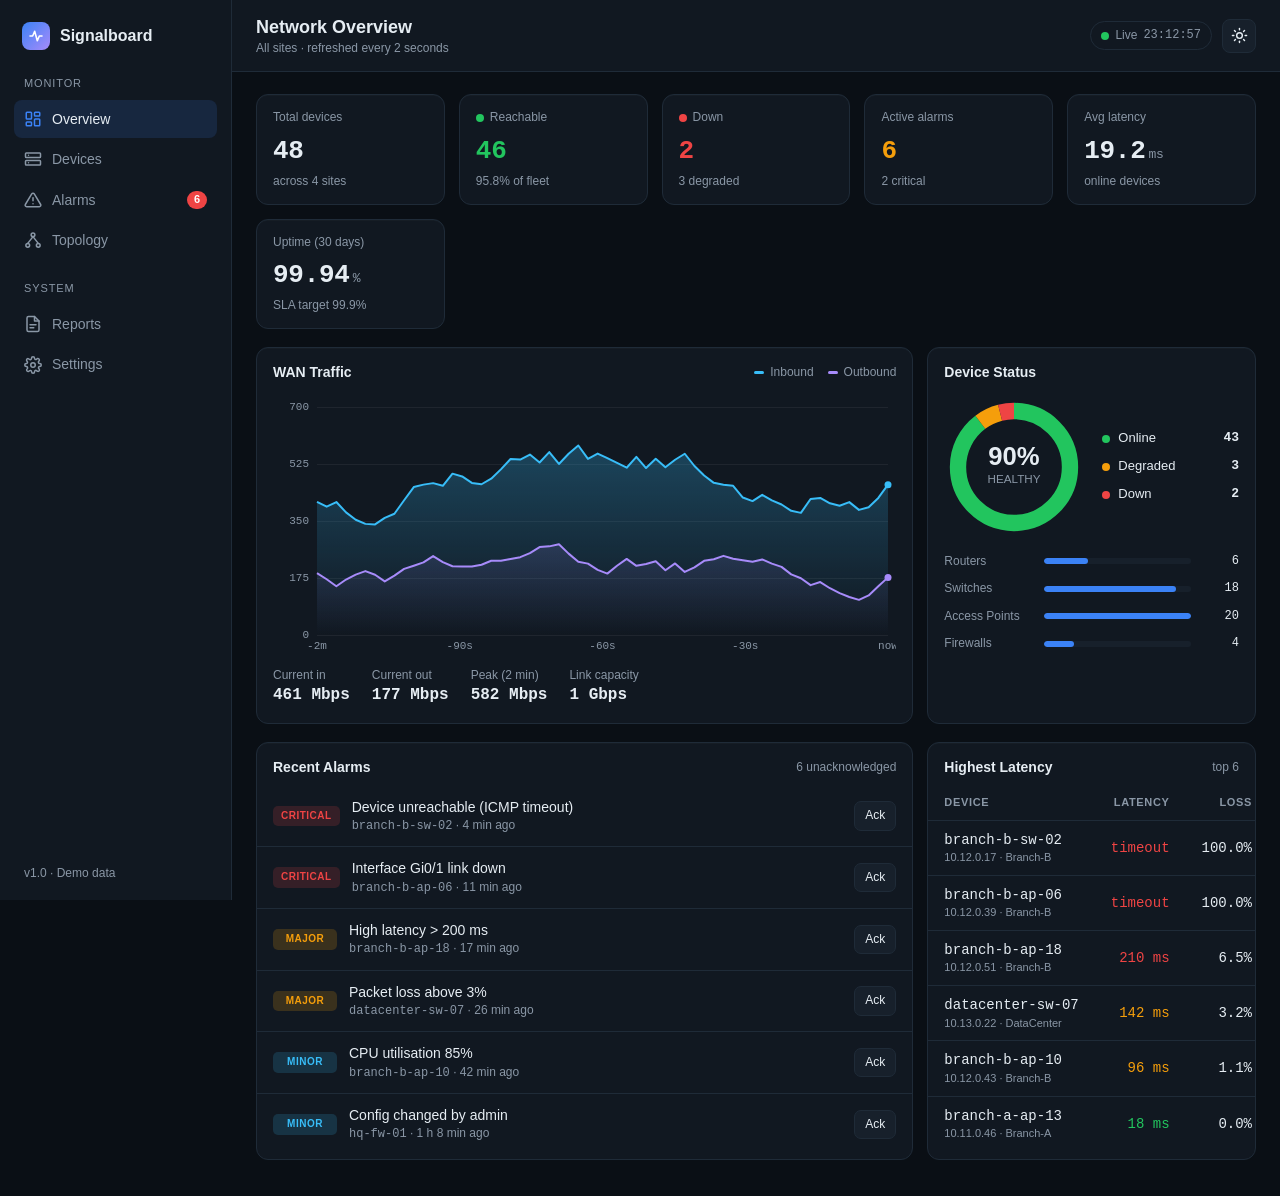
==== index.html @ 0ac1e482 "Add files via upload Add overview and devices pages" ====
<!DOCTYPE html>
<html lang="en" data-theme="dark">
<head>
<meta charset="UTF-8">
<meta name="viewport" content="width=device-width, initial-scale=1.0">
<title>Signalboard — NOC Dashboard</title>
<script>try{document.documentElement.setAttribute("data-theme",localStorage.getItem("sb-theme")||"dark")}catch(e){}</script>
<link rel="stylesheet" href="assets/css/style.css">
</head>
<body>
<div class="app">

  <!-- ========== SIDEBAR ========== -->
  <aside class="sidebar" id="sidebar">
    <div class="brand">
      <div class="brand-mark">
        <svg width="16" height="16" viewBox="0 0 24 24" fill="none" stroke="#fff" stroke-width="2.4" stroke-linecap="round" stroke-linejoin="round"><polyline points="3 12 7 12 10 5 14 19 17 12 21 12"/></svg>
      </div>
      Signalboard
    </div>

    <nav class="nav">
      <div class="nav-label">Monitor</div>
      <a href="index.html" class="active">
        <svg width="18" height="18" viewBox="0 0 24 24" fill="none" stroke="currentColor" stroke-width="2" stroke-linecap="round" stroke-linejoin="round"><rect x="3" y="3" width="7" height="9" rx="1"/><rect x="14" y="3" width="7" height="5" rx="1"/><rect x="14" y="12" width="7" height="9" rx="1"/><rect x="3" y="16" width="7" height="5" rx="1"/></svg>
        Overview
      </a>
      <a href="devices.html">
        <svg width="18" height="18" viewBox="0 0 24 24" fill="none" stroke="currentColor" stroke-width="2" stroke-linecap="round" stroke-linejoin="round"><rect x="2" y="4" width="20" height="6" rx="1"/><rect x="2" y="14" width="20" height="6" rx="1"/><line x1="6" y1="7" x2="6.01" y2="7"/><line x1="6" y1="17" x2="6.01" y2="17"/></svg>
        Devices
      </a>
      <a href="#">
        <svg width="18" height="18" viewBox="0 0 24 24" fill="none" stroke="currentColor" stroke-width="2" stroke-linecap="round" stroke-linejoin="round"><path d="M10.3 3.9 1.8 18a2 2 0 0 0 1.7 3h17a2 2 0 0 0 1.7-3L13.7 3.9a2 2 0 0 0-3.4 0z"/><line x1="12" y1="9" x2="12" y2="13"/><line x1="12" y1="17" x2="12.01" y2="17"/></svg>
        Alarms <span class="count" id="navAlarmCount">0</span>
      </a>
      <a href="#">
        <svg width="18" height="18" viewBox="0 0 24 24" fill="none" stroke="currentColor" stroke-width="2" stroke-linecap="round" stroke-linejoin="round"><circle cx="12" cy="5" r="2.5"/><circle cx="5" cy="19" r="2.5"/><circle cx="19" cy="19" r="2.5"/><line x1="12" y1="7.5" x2="5" y2="16.5"/><line x1="12" y1="7.5" x2="19" y2="16.5"/></svg>
        Topology
      </a>
    </nav>

    <nav class="nav">
      <div class="nav-label">System</div>
      <a href="#">
        <svg width="18" height="18" viewBox="0 0 24 24" fill="none" stroke="currentColor" stroke-width="2" stroke-linecap="round" stroke-linejoin="round"><path d="M14 2H6a2 2 0 0 0-2 2v16a2 2 0 0 0 2 2h12a2 2 0 0 0 2-2V8z"/><polyline points="14 2 14 8 20 8"/><line x1="8" y1="13" x2="16" y2="13"/><line x1="8" y1="17" x2="13" y2="17"/></svg>
        Reports
      </a>
      <a href="#">
        <svg width="18" height="18" viewBox="0 0 24 24" fill="none" stroke="currentColor" stroke-width="2" stroke-linecap="round" stroke-linejoin="round"><circle cx="12" cy="12" r="3"/><path d="M19.4 15a1.7 1.7 0 0 0 .3 1.8l.1.1a2 2 0 1 1-2.8 2.8l-.1-.1a1.7 1.7 0 0 0-1.8-.3 1.7 1.7 0 0 0-1 1.5V21a2 2 0 1 1-4 0v-.1a1.7 1.7 0 0 0-1.1-1.5 1.7 1.7 0 0 0-1.8.3l-.1.1a2 2 0 1 1-2.8-2.8l.1-.1a1.7 1.7 0 0 0 .3-1.8 1.7 1.7 0 0 0-1.5-1H3a2 2 0 1 1 0-4h.1a1.7 1.7 0 0 0 1.5-1.1 1.7 1.7 0 0 0-.3-1.8l-.1-.1a2 2 0 1 1 2.8-2.8l.1.1a1.7 1.7 0 0 0 1.8.3H9a1.7 1.7 0 0 0 1-1.5V3a2 2 0 1 1 4 0v.1a1.7 1.7 0 0 0 1 1.5 1.7 1.7 0 0 0 1.8-.3l.1-.1a2 2 0 1 1 2.8 2.8l-.1.1a1.7 1.7 0 0 0-.3 1.8V9a1.7 1.7 0 0 0 1.5 1H21a2 2 0 1 1 0 4h-.1a1.7 1.7 0 0 0-1.5 1z"/></svg>
        Settings
      </a>
    </nav>

    <div class="sidebar-foot">v1.0 · Demo data</div>
  </aside>
  <div class="scrim" id="scrim"></div>

  <!-- ========== MAIN ========== -->
  <div class="main">
    <header class="topbar">
      <button class="icon-btn menu-btn" id="menuBtn" aria-label="Open menu">
        <svg width="18" height="18" viewBox="0 0 24 24" fill="none" stroke="currentColor" stroke-width="2" stroke-linecap="round"><line x1="3" y1="6" x2="21" y2="6"/><line x1="3" y1="12" x2="21" y2="12"/><line x1="3" y1="18" x2="21" y2="18"/></svg>
      </button>
      <div>
        <h1>Network Overview</h1>
        <div class="sub">All sites · refreshed every 2 seconds</div>
      </div>
      <div class="topbar-right">
        <span class="live"><span class="dot"></span><span class="live-text">Live</span> <span class="mono" id="clock">--:--:--</span></span>
        <button class="icon-btn" id="themeBtn" aria-label="Toggle theme">
          <svg id="themeIcon" width="17" height="17" viewBox="0 0 24 24" fill="none" stroke="currentColor" stroke-width="2" stroke-linecap="round" stroke-linejoin="round"></svg>
        </button>
      </div>
    </header>

    <main class="content">

      <!-- KPI row -->
      <section class="kpis">
        <div class="card kpi">
          <div class="label">Total devices</div>
          <div class="value mono" id="kpiTotal">0</div>
          <div class="delta" id="kpiSites">across 0 sites</div>
        </div>
        <div class="card kpi ok">
          <div class="label"><span class="dot"></span> Reachable</div>
          <div class="value mono" id="kpiUp">0</div>
          <div class="delta" id="kpiUpPct">0% of fleet</div>
        </div>
        <div class="card kpi crit">
          <div class="label"><span class="dot" style="background:var(--crit)"></span> Down</div>
          <div class="value mono" id="kpiDown">0</div>
          <div class="delta" id="kpiWarn">0 degraded</div>
        </div>
        <div class="card kpi warn">
          <div class="label">Active alarms</div>
          <div class="value mono" id="kpiAlarms">0</div>
          <div class="delta" id="kpiCrit">0 critical</div>
        </div>
        <div class="card kpi">
          <div class="label">Avg latency</div>
          <div class="value mono" id="kpiLatency">0<small>ms</small></div>
          <div class="delta">online devices</div>
        </div>
        <div class="card kpi">
          <div class="label">Uptime (30 days)</div>
          <div class="value mono">99.94<small>%</small></div>
          <div class="delta">SLA target 99.9%</div>
        </div>
      </section>

      <!-- Traffic + status -->
      <section class="grid-2">
        <div class="card">
          <div class="card-head">
            <h2>WAN Traffic</h2>
            <div class="legend" style="margin-left:auto">
              <span><i style="background:var(--in)"></i>Inbound</span>
              <span><i style="background:var(--out)"></i>Outbound</span>
            </div>
          </div>
          <div class="card-body">
            <div class="chart-wrap"><canvas id="trafficChart"></canvas></div>
            <div class="traffic-stats">
              <div>Current in<b class="mono" id="tIn">0 Mbps</b></div>
              <div>Current out<b class="mono" id="tOut">0 Mbps</b></div>
              <div>Peak (2 min)<b class="mono" id="tPeak">0 Mbps</b></div>
              <div>Link capacity<b class="mono">1 Gbps</b></div>
            </div>
          </div>
        </div>

        <div class="card">
          <div class="card-head"><h2>Device Status</h2></div>
          <div class="card-body">
            <div class="donut-wrap">
              <svg class="donut" viewBox="0 0 120 120" id="donut"></svg>
              <ul class="status-list" id="statusList"></ul>
            </div>
            <div class="types" id="typeBars"></div>
          </div>
        </div>
      </section>

      <!-- Alarms + latency -->
      <section class="grid-2">
        <div class="card">
          <div class="card-head">
            <h2>Recent Alarms</h2>
            <span class="hint" id="alarmHint"></span>
          </div>
          <div class="card-body" style="padding:8px 0 4px">
            <ul class="alarm-list" id="alarmList"></ul>
          </div>
        </div>

        <div class="card">
          <div class="card-head">
            <h2>Highest Latency</h2>
            <span class="hint">top 6</span>
          </div>
          <div class="card-body table-scroll" style="padding:8px 0 4px">
            <table>
              <thead><tr><th>Device</th><th class="num">Latency</th><th class="num">Loss</th></tr></thead>
              <tbody id="latencyTable"></tbody>
            </table>
          </div>
        </div>
      </section>

    </main>
  </div>
</div>

<script src="assets/js/data.js"></script>
<script src="assets/js/app.js"></script>
<script src="assets/js/overview.js"></script>
</body>
</html>
---- assets/css/style.css ----
/* =========================================================
   Signalboard NOC Dashboard — shared stylesheet
   Colors are defined once as CSS variables per theme.
   ========================================================= */

/* ---------- Theme tokens ---------- */
:root[data-theme="dark"] {
  --bg: #0a0f15;
  --panel: #111821;
  --panel-2: #17202b;
  --border: #1f2b38;
  --text: #e6edf3;
  --muted: #8a97a6;
  --accent: #3b82f6;
  --ok: #22c55e;
  --warn: #f59e0b;
  --crit: #ef4444;
  --in: #38bdf8;
  --out: #a78bfa;
  --grid: rgba(255,255,255,0.06);
  --shadow: 0 1px 0 rgba(255,255,255,0.02) inset;
  --overlay: rgba(0,0,0,0.5);
}
:root[data-theme="light"] {
  --bg: #f3f5f8;
  --panel: #ffffff;
  --panel-2: #f6f8fb;
  --border: #e1e6ed;
  --text: #17202b;
  --muted: #5f6b7a;
  --accent: #2563eb;
  --ok: #16a34a;
  --warn: #d97706;
  --crit: #dc2626;
  --in: #0284c7;
  --out: #7c3aed;
  --grid: rgba(0,0,0,0.07);
  --shadow: 0 1px 2px rgba(16,24,40,0.05);
  --overlay: rgba(15,23,42,0.35);
}

/* ---------- Base ---------- */
* { box-sizing: border-box; margin: 0; padding: 0; }
html, body { height: 100%; }
body {
  font-family: -apple-system, BlinkMacSystemFont, "Segoe UI", Roboto, "Helvetica Neue", Arial, sans-serif;
  background: var(--bg);
  color: var(--text);
  font-size: 14px;
  line-height: 1.45;
  -webkit-font-smoothing: antialiased;
}
.mono { font-family: ui-monospace, "SF Mono", Menlo, Consolas, monospace; font-variant-numeric: tabular-nums; }
.muted { color: var(--muted); }

/* ---------- App layout ---------- */
.app { display: grid; grid-template-columns: 232px 1fr; min-height: 100vh; }

.sidebar {
  background: var(--panel);
  border-right: 1px solid var(--border);
  padding: 18px 14px;
  display: flex; flex-direction: column; gap: 22px;
  position: sticky; top: 0; height: 100vh;
}
.brand { display: flex; align-items: center; gap: 10px; padding: 4px 8px; font-weight: 700; font-size: 16px; }
.brand-mark {
  width: 28px; height: 28px; border-radius: 8px;
  background: linear-gradient(135deg, var(--accent), var(--out));
  display: grid; place-items: center;
}
.nav { display: flex; flex-direction: column; gap: 2px; }
.nav-label { font-size: 11px; text-transform: uppercase; letter-spacing: .08em; color: var(--muted); padding: 0 10px 6px; }
.nav a {
  display: flex; align-items: center; gap: 10px;
  padding: 9px 10px; border-radius: 8px;
  color: var(--muted); text-decoration: none; font-weight: 500;
}
.nav a:hover { background: var(--panel-2); color: var(--text); }
.nav a.active { background: color-mix(in srgb, var(--accent) 14%, transparent); color: var(--text); }
.nav a.active svg { color: var(--accent); }
.nav .count {
  margin-left: auto; font-size: 11px; font-weight: 600;
  background: var(--crit); color: #fff; border-radius: 999px; padding: 1px 7px;
}
.sidebar-foot { margin-top: auto; font-size: 12px; color: var(--muted); padding: 0 10px; }

.main { display: flex; flex-direction: column; min-width: 0; }

.topbar {
  display: flex; align-items: center; gap: 12px;
  padding: 14px 24px; border-bottom: 1px solid var(--border);
  background: var(--panel); position: sticky; top: 0; z-index: 5;
}
.topbar h1 { font-size: 18px; font-weight: 650; }
.topbar .sub { color: var(--muted); font-size: 12px; }
.topbar-right { margin-left: auto; display: flex; align-items: center; gap: 10px; }
.live {
  display: inline-flex; align-items: center; gap: 6px;
  font-size: 12px; color: var(--muted);
  padding: 5px 10px; border: 1px solid var(--border); border-radius: 999px;
}
.dot { width: 8px; height: 8px; border-radius: 50%; background: var(--ok); display: inline-block; flex-shrink: 0; }
.dot.up { background: var(--ok); }
.dot.warning { background: var(--warn); }
.dot.down { background: var(--crit); }
.live .dot { animation: pulse 1.6s infinite; }
@keyframes pulse {
  0% { box-shadow: 0 0 0 0 color-mix(in srgb, var(--ok) 60%, transparent); }
  70% { box-shadow: 0 0 0 7px transparent; }
  100% { box-shadow: 0 0 0 0 transparent; }
}
.icon-btn {
  width: 34px; height: 34px; border-radius: 8px;
  border: 1px solid var(--border); background: var(--panel-2); color: var(--text);
  display: grid; place-items: center; cursor: pointer;
}
.icon-btn:hover { border-color: var(--accent); }
.menu-btn { display: none; }

.content { padding: 22px 24px 40px; display: flex; flex-direction: column; gap: 18px; }

/* ---------- Cards ---------- */
.card {
  background: var(--panel);
  border: 1px solid var(--border);
  border-radius: 12px;
  box-shadow: var(--shadow);
}
.card-head { display: flex; align-items: center; gap: 10px; padding: 14px 16px 0; }
.card-head h2 { font-size: 14px; font-weight: 600; }
.card-head .hint { color: var(--muted); font-size: 12px; margin-left: auto; }
.card-body { padding: 14px 16px 16px; }

/* ---------- Buttons & form controls ---------- */
.btn {
  font: inherit; font-size: 12px; font-weight: 500;
  padding: 5px 10px; border-radius: 7px; cursor: pointer;
  border: 1px solid var(--border); background: var(--panel-2); color: var(--text);
  display: inline-flex; align-items: center; gap: 6px; white-space: nowrap;
}
.btn:hover { border-color: var(--accent); }
.btn:disabled { cursor: default; border-color: var(--border); opacity: .6; }
.btn-lg { font-size: 13px; padding: 8px 12px; }
.btn-primary { background: var(--accent); border-color: var(--accent); color: #fff; }
.btn-primary:hover { filter: brightness(1.08); }

.input, .select {
  font: inherit; font-size: 13px; color: var(--text);
  background: var(--panel-2); border: 1px solid var(--border);
  border-radius: 8px; padding: 8px 10px; outline: none;
}
.input:focus, .select:focus { border-color: var(--accent); }
.search { position: relative; flex: 1; min-width: 200px; max-width: 360px; }
.search svg { position: absolute; left: 10px; top: 50%; transform: translateY(-50%); color: var(--muted); }
.search .input { width: 100%; padding-left: 32px; }

.chips { display: flex; gap: 6px; flex-wrap: wrap; }
.chip {
  font: inherit; font-size: 12px; font-weight: 500; cursor: pointer;
  padding: 6px 11px; border-radius: 999px;
  border: 1px solid var(--border); background: transparent; color: var(--muted);
  display: inline-flex; align-items: center; gap: 6px;
}
.chip:hover { color: var(--text); }
.chip.active { background: color-mix(in srgb, var(--accent) 14%, transparent); border-color: color-mix(in srgb, var(--accent) 50%, transparent); color: var(--text); }
.chip .n { font-family: ui-monospace, Menlo, Consolas, monospace; font-size: 11px; opacity: .8; }

/* ---------- Status badge ---------- */
.badge {
  display: inline-flex; align-items: center; gap: 6px;
  font-size: 12px; font-weight: 500; padding: 3px 9px; border-radius: 999px;
}
.badge.up { background: color-mix(in srgb, var(--ok) 14%, transparent); color: var(--ok); }
.badge.warning { background: color-mix(in srgb, var(--warn) 16%, transparent); color: var(--warn); }
.badge.down { background: color-mix(in srgb, var(--crit) 14%, transparent); color: var(--crit); }

/* ---------- Tables ---------- */
table { width: 100%; border-collapse: collapse; }
th, td { text-align: left; padding: 9px 16px; border-top: 1px solid var(--border); white-space: nowrap; }
th { font-size: 11px; text-transform: uppercase; letter-spacing: .06em; color: var(--muted); font-weight: 600; border-top: none; }
td.num, th.num { text-align: right; }
.lat-good { color: var(--ok); }
.lat-mid { color: var(--warn); }
.lat-bad { color: var(--crit); }
.dev-name { font-weight: 500; }
.dev-sub { font-size: 11px; color: var(--muted); }
.table-scroll { overflow-x: auto; }

/* ---------- Overview: KPIs ---------- */
.kpis { display: grid; grid-template-columns: repeat(auto-fit, minmax(170px, 1fr)); gap: 14px; }
.kpi { padding: 14px 16px; }
.kpi .label { color: var(--muted); font-size: 12px; display: flex; align-items: center; gap: 6px; }
.kpi .value { font-size: 26px; font-weight: 650; margin-top: 6px; letter-spacing: -.01em; }
.kpi .value small { font-size: 13px; color: var(--muted); font-weight: 500; margin-left: 3px; }
.kpi .delta { font-size: 12px; margin-top: 2px; color: var(--muted); }
.kpi.ok .value { color: var(--ok); }
.kpi.crit .value { color: var(--crit); }
.kpi.warn .value { color: var(--warn); }

.grid-2 { display: grid; grid-template-columns: minmax(0, 2fr) minmax(0, 1fr); gap: 14px; }

/* ---------- Overview: traffic chart ---------- */
.legend { display: flex; gap: 14px; font-size: 12px; color: var(--muted); }
.legend i { display: inline-block; width: 10px; height: 3px; border-radius: 2px; margin-right: 6px; vertical-align: middle; }
.chart-wrap { position: relative; height: 260px; }
.chart-wrap canvas { width: 100%; height: 100%; display: block; }
.traffic-stats { display: flex; gap: 22px; margin-top: 10px; flex-wrap: wrap; }
.traffic-stats div { font-size: 12px; color: var(--muted); }
.traffic-stats b { display: block; font-size: 16px; color: var(--text); font-weight: 600; }

/* ---------- Overview: donut & bars ---------- */
.donut-wrap { display: flex; align-items: center; gap: 18px; }
.donut { width: 140px; height: 140px; flex-shrink: 0; }
.donut-center { font-size: 22px; font-weight: 700; fill: var(--text); }
.donut-sub { font-size: 10px; fill: var(--muted); }
.status-list { list-style: none; display: flex; flex-direction: column; gap: 9px; flex: 1; }
.status-list li { display: flex; align-items: center; gap: 8px; font-size: 13px; }
.status-list li span:last-child { margin-left: auto; font-weight: 600; }
.types { margin-top: 16px; display: flex; flex-direction: column; gap: 10px; }
.type-row { display: grid; grid-template-columns: 90px 1fr 38px; align-items: center; gap: 10px; font-size: 12px; color: var(--muted); }
.bar { height: 6px; border-radius: 4px; background: var(--panel-2); overflow: hidden; }
.bar > span { display: block; height: 100%; border-radius: 4px; background: var(--accent); }
.type-row .n { text-align: right; color: var(--text); }

/* ---------- Overview: alarms ---------- */
.alarm-list { list-style: none; }
.alarm {
  display: grid; grid-template-columns: auto 1fr auto; gap: 12px; align-items: center;
  padding: 11px 16px; border-top: 1px solid var(--border);
}
.alarm:first-child { border-top: none; }
.sev {
  font-size: 10px; font-weight: 700; letter-spacing: .05em; text-transform: uppercase;
  padding: 3px 8px; border-radius: 5px; min-width: 64px; text-align: center;
}
.sev.critical { background: color-mix(in srgb, var(--crit) 16%, transparent); color: var(--crit); }
.sev.major { background: color-mix(in srgb, var(--warn) 18%, transparent); color: var(--warn); }
.sev.minor { background: color-mix(in srgb, var(--in) 16%, transparent); color: var(--in); }
.alarm .msg { font-weight: 500; }
.alarm .meta { font-size: 12px; color: var(--muted); }
.alarm.acked { opacity: .45; }

/* ---------- Devices page ---------- */
.toolbar { display: flex; align-items: center; gap: 10px; flex-wrap: wrap; padding: 14px 16px; border-bottom: 1px solid var(--border); }
.toolbar .spacer { flex: 1; }
.filters { display: flex; gap: 8px; flex-wrap: wrap; }

.dev-table th.sortable { cursor: pointer; user-select: none; }
.dev-table th.sortable:hover { color: var(--text); }
.dev-table th .arrow { display: inline-block; width: 10px; margin-left: 4px; opacity: .9; }
.dev-table tbody tr { cursor: pointer; }
.dev-table tbody tr:hover td { background: var(--panel-2); }
.dev-table tbody tr.selected td { background: color-mix(in srgb, var(--accent) 10%, transparent); }
.empty { padding: 40px 16px; text-align: center; color: var(--muted); }

.pager { display: flex; align-items: center; gap: 10px; padding: 12px 16px; border-top: 1px solid var(--border); flex-wrap: wrap; }
.pager .info { font-size: 12px; color: var(--muted); }
.pager .pages { margin-left: auto; display: flex; gap: 4px; }
.pager .btn.current { background: var(--accent); border-color: var(--accent); color: #fff; }

/* Drawer (device quick view) */
.drawer {
  position: fixed; top: 0; right: 0; bottom: 0; width: 380px; max-width: 100%;
  background: var(--panel); border-left: 1px solid var(--border);
  z-index: 30; transform: translateX(100%); transition: transform .22s ease;
  display: flex; flex-direction: column;
}
.drawer.open { transform: translateX(0); box-shadow: -10px 0 40px rgba(0,0,0,.25); }
.drawer-head { display: flex; align-items: flex-start; gap: 10px; padding: 18px 18px 14px; border-bottom: 1px solid var(--border); }
.drawer-head h3 { font-size: 16px; font-weight: 650; }
.drawer-head .icon-btn { margin-left: auto; flex-shrink: 0; }
.drawer-body { padding: 16px 18px; overflow-y: auto; display: flex; flex-direction: column; gap: 18px; }
.kv { display: grid; grid-template-columns: 110px 1fr; gap: 8px 12px; font-size: 13px; }
.kv dt { color: var(--muted); }
.section-title { font-size: 11px; text-transform: uppercase; letter-spacing: .07em; color: var(--muted); font-weight: 600; margin-bottom: 8px; }
.meter { display: grid; grid-template-columns: 60px 1fr 44px; gap: 10px; align-items: center; font-size: 12px; margin-bottom: 8px; }
.meter .bar > span.hi { background: var(--warn); }
.meter .bar > span.crit { background: var(--crit); }
.spark { width: 100%; height: 70px; display: block; }
.drawer-foot { margin-top: auto; padding: 14px 18px; border-top: 1px solid var(--border); display: flex; gap: 8px; }

/* Toast */
.toast {
  position: fixed; left: 50%; bottom: 24px; transform: translate(-50%, 20px);
  background: var(--text); color: var(--bg); font-size: 13px; font-weight: 500;
  padding: 10px 16px; border-radius: 10px; opacity: 0; pointer-events: none;
  transition: opacity .2s, transform .2s; z-index: 50; max-width: calc(100% - 32px);
}
.toast.show { opacity: 1; transform: translate(-50%, 0); }

/* ---------- Overlay ---------- */
.scrim { display: none; }
.scrim.show { display: block; position: fixed; inset: 0; background: var(--overlay); z-index: 15; }
.scrim.drawer-scrim.show { z-index: 25; }

/* ---------- Responsive ---------- */
@media (max-width: 1100px) {
  .grid-2 { grid-template-columns: 1fr; }
}
@media (max-width: 860px) {
  .app { grid-template-columns: 1fr; }
  .sidebar {
    position: fixed; left: 0; top: 0; z-index: 20; width: 250px;
    transform: translateX(-100%); transition: transform .2s ease;
  }
  .sidebar.open { transform: translateX(0); box-shadow: 0 0 40px rgba(0,0,0,.4); }
  .menu-btn { display: grid; }
  .topbar { padding: 12px 16px; }
  .topbar .sub, .live .live-text { display: none; }
  .content { padding: 16px 14px 32px; }
  .chart-wrap { height: 200px; }
  .donut-wrap { flex-direction: column; align-items: stretch; }
  .donut { margin: 0 auto; }
  .hide-sm { display: none; }
  .search { max-width: none; min-width: 100%; }
  .filters { width: 100%; }
  .filters .select { flex: 1; }
  .pager .pages { margin-left: 0; }
}
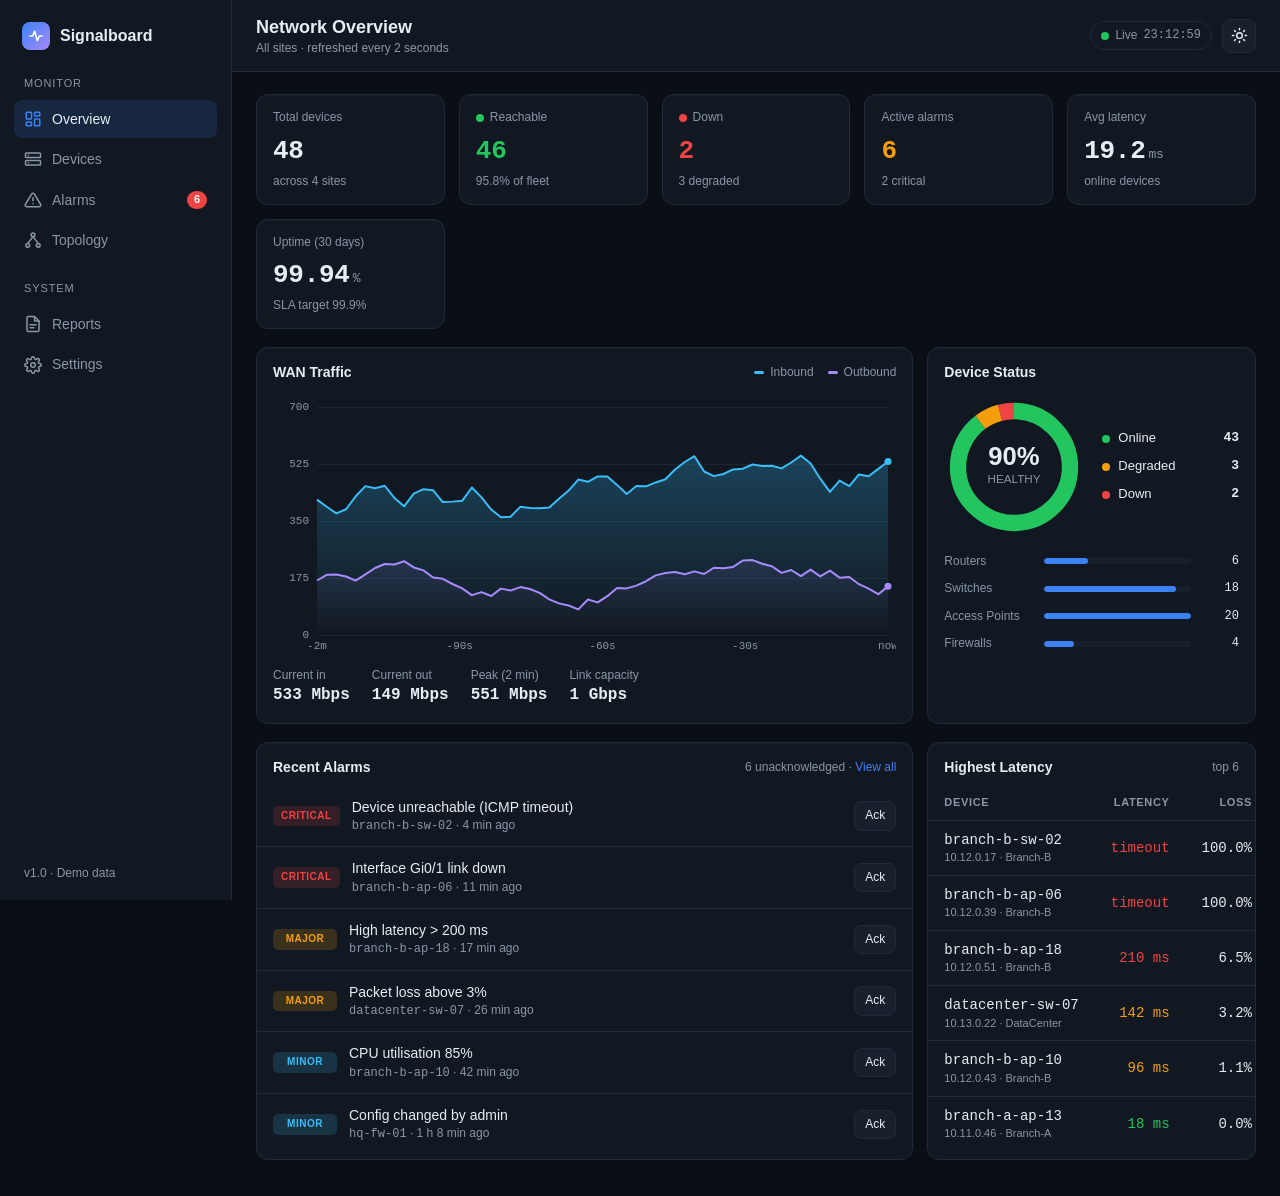
==== commit ea146027: "Add files via upload" ====
--- a/index.html
+++ b/index.html
@@ -29,7 +29,7 @@
         <svg width="18" height="18" viewBox="0 0 24 24" fill="none" stroke="currentColor" stroke-width="2" stroke-linecap="round" stroke-linejoin="round"><rect x="2" y="4" width="20" height="6" rx="1"/><rect x="2" y="14" width="20" height="6" rx="1"/><line x1="6" y1="7" x2="6.01" y2="7"/><line x1="6" y1="17" x2="6.01" y2="17"/></svg>
         Devices
       </a>
-      <a href="#">
+      <a href="alarms.html">
         <svg width="18" height="18" viewBox="0 0 24 24" fill="none" stroke="currentColor" stroke-width="2" stroke-linecap="round" stroke-linejoin="round"><path d="M10.3 3.9 1.8 18a2 2 0 0 0 1.7 3h17a2 2 0 0 0 1.7-3L13.7 3.9a2 2 0 0 0-3.4 0z"/><line x1="12" y1="9" x2="12" y2="13"/><line x1="12" y1="17" x2="12.01" y2="17"/></svg>
         Alarms <span class="count" id="navAlarmCount">0</span>
       </a>
--- a/assets/css/style.css
+++ b/assets/css/style.css
@@ -318,3 +318,46 @@
   .filters .select { flex: 1; }
   .pager .pages { margin-left: 0; }
 }
+
+/* ---------- Alarms page ---------- */
+.sev-card { padding: 14px 16px; cursor: pointer; text-align: left; font: inherit; color: inherit; width: 100%; transition: border-color .15s; }
+.sev-card:hover { border-color: var(--accent); }
+.sev-card.active { border-color: var(--accent); box-shadow: 0 0 0 1px var(--accent) inset; }
+.sev-card .label { color: var(--muted); font-size: 12px; display: flex; align-items: center; gap: 6px; }
+.sev-card .value { font-size: 26px; font-weight: 650; margin-top: 6px; }
+.sev-card .delta { font-size: 12px; color: var(--muted); margin-top: 2px; }
+.sev-card.critical .value { color: var(--crit); }
+.sev-card.major .value { color: var(--warn); }
+.sev-card.minor .value { color: var(--in); }
+.sev-card.resolved .value { color: var(--ok); }
+
+.toggle { display: inline-flex; align-items: center; gap: 8px; font-size: 12px; color: var(--muted); cursor: pointer; }
+.toggle input, .cb { accent-color: var(--accent); width: 15px; height: 15px; cursor: pointer; }
+
+.bulkbar {
+  display: flex; align-items: center; gap: 8px; flex-wrap: wrap;
+  padding: 10px 16px; border-bottom: 1px solid var(--border);
+  background: color-mix(in srgb, var(--accent) 8%, transparent); font-size: 13px; font-weight: 500;
+}
+.bulkbar[hidden] { display: none; }
+
+.alarm-table td { vertical-align: middle; }
+.alarm-table .msg { font-weight: 500; white-space: normal; min-width: 200px; }
+.alarm-table td.actions { text-align: right; }
+.alarm-table td.actions .btn + .btn { margin-left: 4px; }
+.alarm-table tr.resolved td { opacity: .6; }
+.alarm-table tr.flash td { animation: flash 2.4s ease-out; }
+@keyframes flash { 0% { background: color-mix(in srgb, var(--crit) 22%, transparent); } 100% { background: transparent; } }
+
+.timeline { list-style: none; position: relative; padding-left: 18px; }
+.timeline::before { content: ""; position: absolute; left: 4px; top: 6px; bottom: 6px; width: 2px; background: var(--border); }
+.timeline li { position: relative; padding: 0 0 12px; font-size: 13px; }
+.timeline li::before { content: ""; position: absolute; left: -18px; top: 5px; width: 10px; height: 10px; border-radius: 50%; background: var(--panel); border: 2px solid var(--accent); }
+.timeline li:last-child { padding-bottom: 0; }
+.timeline .when { font-size: 11px; color: var(--muted); }
+
+.note { background: var(--panel-2); border: 1px solid var(--border); border-radius: 8px; padding: 9px 11px; margin-bottom: 8px; font-size: 13px; }
+.note .by { font-size: 11px; color: var(--muted); margin-bottom: 2px; }
+.show-sm { display: none; }
+@media (max-width: 860px) { .show-sm { display: block; } .alarm-table .msg { min-width: 0; } .alarm-table td, .alarm-table th { padding-left: 10px; padding-right: 10px; } }
+.textarea { width: 100%; resize: vertical; min-height: 64px; font-family: inherit; }
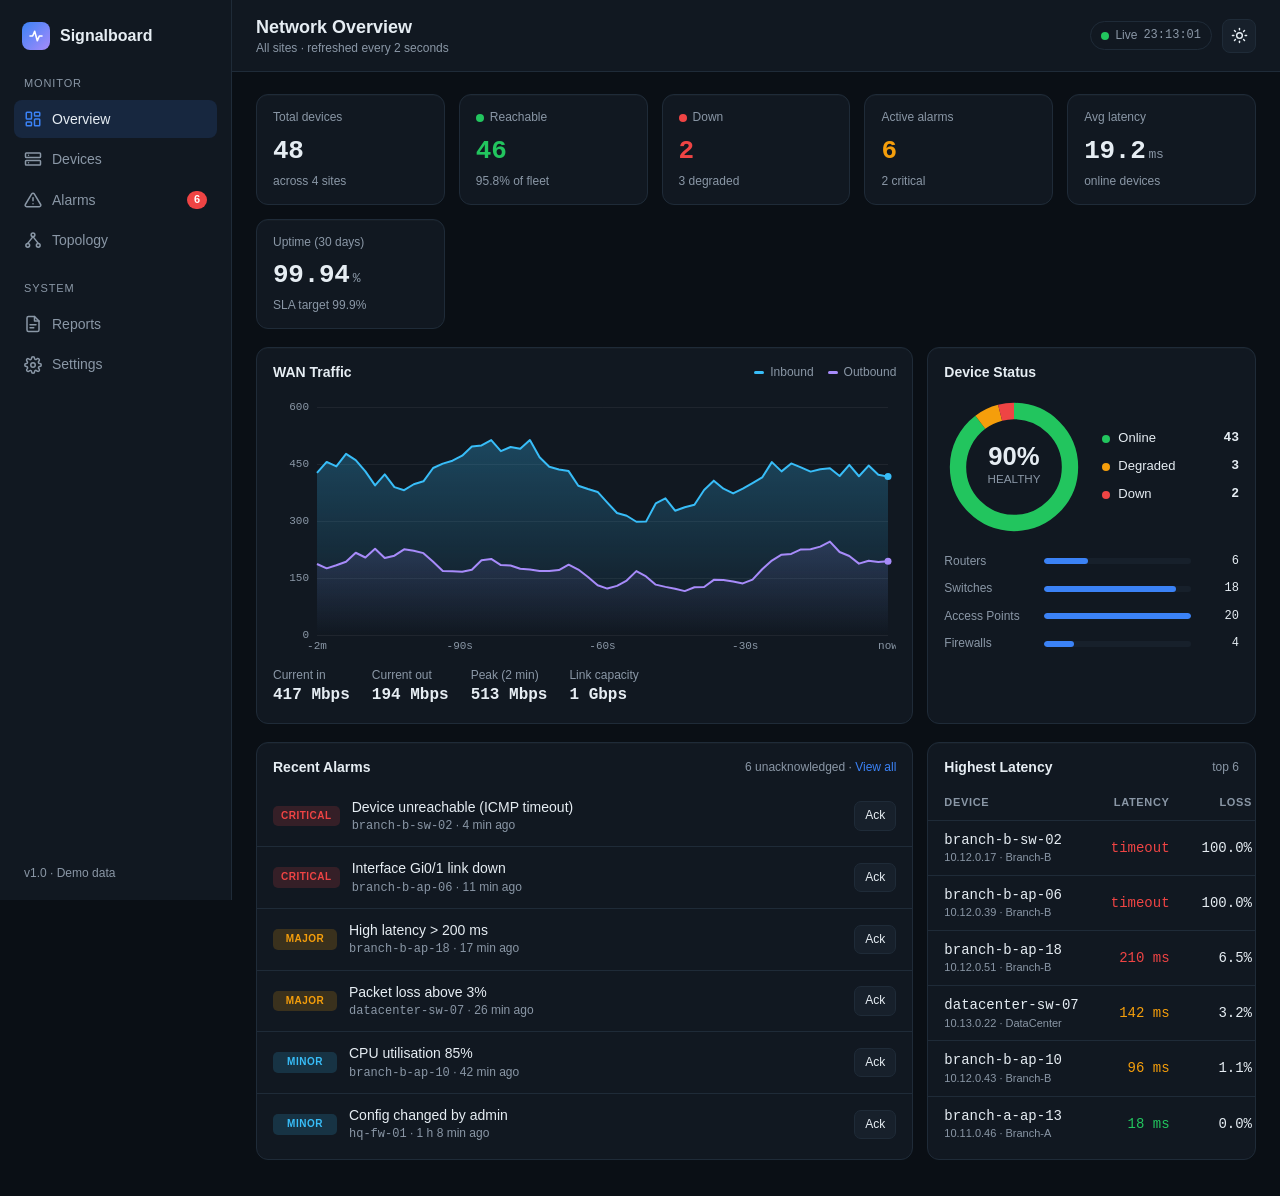
==== commit 069b14f8: "Add files via upload" ====
--- a/index.html
+++ b/index.html
@@ -33,7 +33,7 @@
         <svg width="18" height="18" viewBox="0 0 24 24" fill="none" stroke="currentColor" stroke-width="2" stroke-linecap="round" stroke-linejoin="round"><path d="M10.3 3.9 1.8 18a2 2 0 0 0 1.7 3h17a2 2 0 0 0 1.7-3L13.7 3.9a2 2 0 0 0-3.4 0z"/><line x1="12" y1="9" x2="12" y2="13"/><line x1="12" y1="17" x2="12.01" y2="17"/></svg>
         Alarms <span class="count" id="navAlarmCount">0</span>
       </a>
-      <a href="#">
+      <a href="topology.html">
         <svg width="18" height="18" viewBox="0 0 24 24" fill="none" stroke="currentColor" stroke-width="2" stroke-linecap="round" stroke-linejoin="round"><circle cx="12" cy="5" r="2.5"/><circle cx="5" cy="19" r="2.5"/><circle cx="19" cy="19" r="2.5"/><line x1="12" y1="7.5" x2="5" y2="16.5"/><line x1="12" y1="7.5" x2="19" y2="16.5"/></svg>
         Topology
       </a>
--- a/assets/css/style.css
+++ b/assets/css/style.css
@@ -361,3 +361,57 @@
 .show-sm { display: none; }
 @media (max-width: 860px) { .show-sm { display: block; } .alarm-table .msg { min-width: 0; } .alarm-table td, .alarm-table th { padding-left: 10px; padding-right: 10px; } }
 .textarea { width: 100%; resize: vertical; min-height: 64px; font-family: inherit; }
+
+/* ---------- Topology page ---------- */
+.zoom { display: flex; gap: 6px; }
+.zoom .icon-btn { font-size: 18px; font-weight: 600; line-height: 1; }
+.topo-legend { flex-wrap: wrap; }
+.topo-legend span { display: inline-flex; align-items: center; gap: 6px; }
+.lg-node { width: 12px; height: 12px; border-radius: 4px; border: 2px solid var(--ok); background: var(--panel-2); display: inline-block; }
+.lg-node.warning { border-color: var(--warn); }
+.lg-node.down { border-color: var(--crit); }
+.lg-line { width: 18px; height: 3px; background: var(--muted); display: inline-block; border-radius: 2px; }
+.lg-line.thin { height: 1.5px; }
+
+.topo-wrap { position: relative; height: 620px; overflow: hidden; border-top: 1px solid var(--border); }
+.topo { width: 100%; height: 100%; display: block; cursor: grab; touch-action: none; user-select: none; }
+.topo.panning { cursor: grabbing; }
+.topo-hint { position: absolute; left: 12px; bottom: 10px; font-size: 11px; color: var(--muted); background: var(--panel); padding: 4px 8px; border-radius: 6px; border: 1px solid var(--border); pointer-events: none; }
+
+.topo .site-box { fill: color-mix(in srgb, var(--panel-2) 60%, transparent); stroke: var(--border); stroke-dasharray: 4 4; }
+.topo .site-label { fill: var(--muted); font-size: 12px; font-weight: 600; letter-spacing: .06em; text-transform: uppercase; }
+
+.topo .link { stroke: var(--muted); stroke-opacity: .45; fill: none; cursor: pointer; transition: stroke-opacity .15s; }
+.topo .link.warning { stroke: var(--warn); stroke-opacity: .85; }
+.topo .link.down { stroke: var(--crit); stroke-opacity: .9; stroke-dasharray: 5 5; }
+.topo .link-hit { stroke: transparent; stroke-width: 12; fill: none; cursor: pointer; }
+.topo .link-hit:hover + .link, .topo .link.hl { stroke: var(--accent); stroke-opacity: 1; }
+.topo .flow { fill: none; stroke: var(--in); stroke-width: 2; stroke-dasharray: 2 14; stroke-linecap: round; pointer-events: none; animation: flow linear infinite; }
+.topo.no-flow .flow { display: none; }
+@keyframes flow { to { stroke-dashoffset: -32; } }
+
+.topo .node { cursor: pointer; }
+.topo .node rect.box { fill: var(--panel); stroke-width: 2; transition: stroke-width .15s; }
+.topo .node.up rect.box { stroke: var(--ok); }
+.topo .node.warning rect.box { stroke: var(--warn); }
+.topo .node.down rect.box { stroke: var(--crit); }
+.topo .node.cloud rect.box { stroke: var(--accent); }
+.topo .node:hover rect.box, .topo .node.sel rect.box { stroke-width: 3.5; }
+.topo .node .glyph { fill: var(--text); font-size: 10px; font-weight: 700; font-family: ui-monospace, Menlo, Consolas, monospace; }
+.topo .node .lbl { fill: var(--muted); font-size: 10px; font-family: ui-monospace, Menlo, Consolas, monospace; }
+.topo.no-labels .lbl { display: none; }
+.topo .node.down .pulse { fill: none; stroke: var(--crit); stroke-width: 2; animation: ring 1.6s ease-out infinite; transform-box: fill-box; transform-origin: center; }
+@keyframes ring { 0% { opacity: .8; transform: scale(1); } 100% { opacity: 0; transform: scale(1.6); } }
+
+.topo .dim { opacity: .15; }
+
+.nb-list { list-style: none; display: flex; flex-direction: column; gap: 6px; }
+.nb-list li { display: flex; align-items: center; gap: 8px; font-size: 13px; padding: 7px 10px; border: 1px solid var(--border); border-radius: 8px; background: var(--panel-2); cursor: pointer; }
+.nb-list li:hover { border-color: var(--accent); }
+.nb-list .u { margin-left: auto; font-size: 12px; color: var(--muted); }
+
+@media (max-width: 860px) {
+  .topo-wrap { height: 460px; }
+  .topo-legend { display: none; }
+  .topo-hint { display: none; }
+}
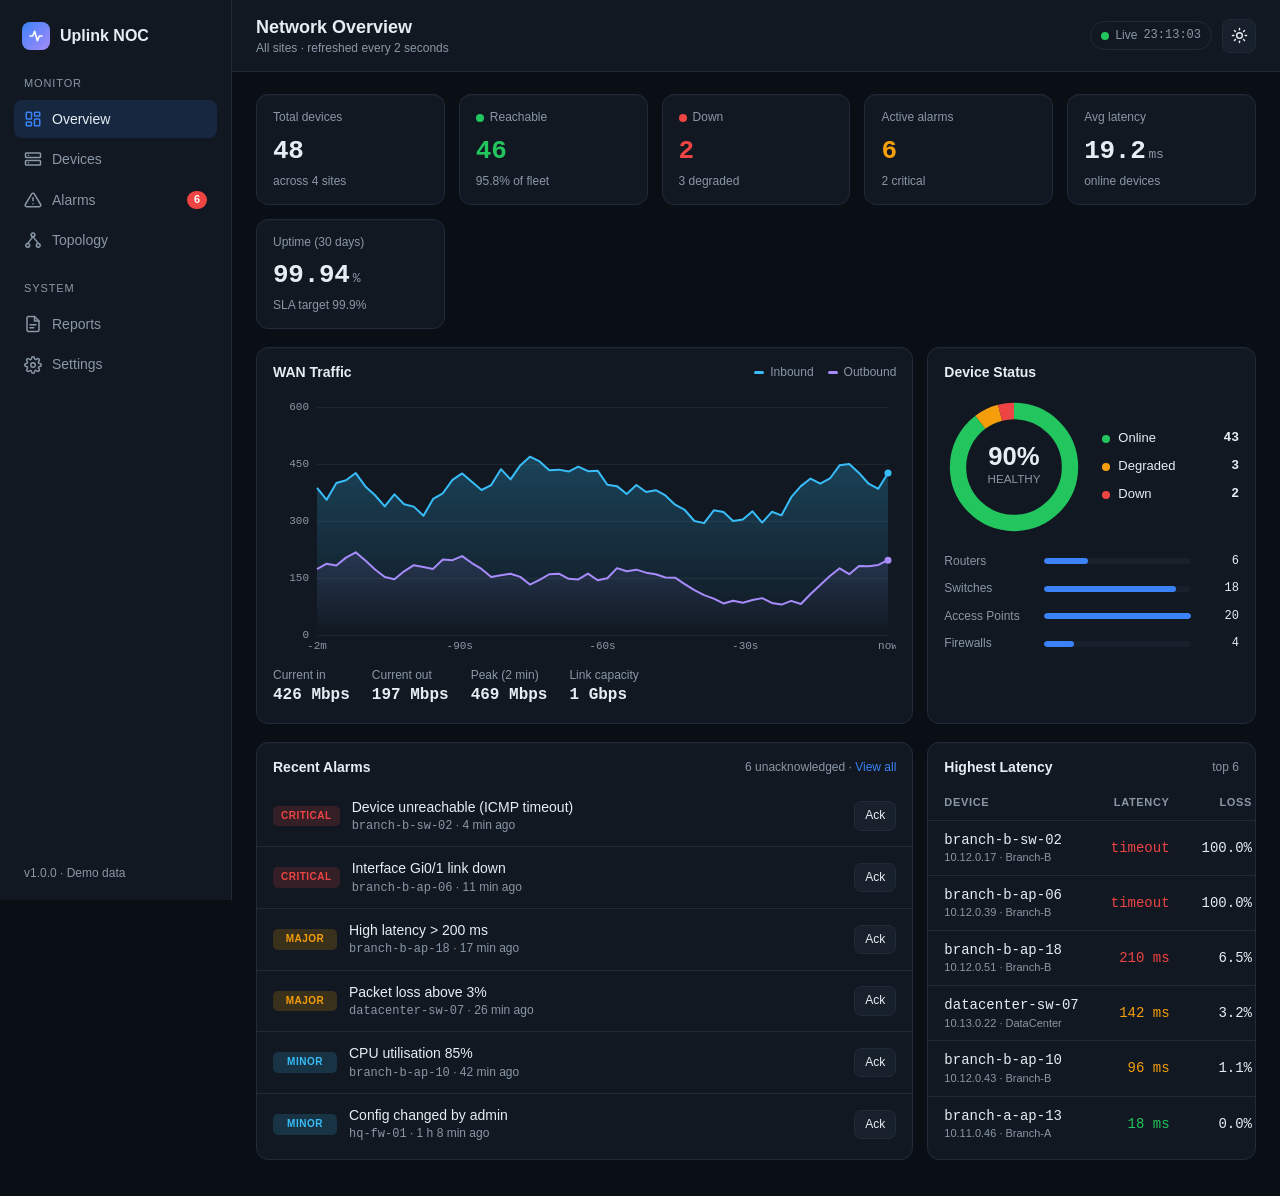
==== commit 2473afb2: "Add files via upload" ====
--- a/index.html
+++ b/index.html
@@ -3,8 +3,8 @@
 <head>
 <meta charset="UTF-8">
 <meta name="viewport" content="width=device-width, initial-scale=1.0">
-<title>Signalboard — NOC Dashboard</title>
-<script>try{document.documentElement.setAttribute("data-theme",localStorage.getItem("sb-theme")||"dark")}catch(e){}</script>
+<title>Overview — Uplink NOC</title>
+<script>try{document.documentElement.setAttribute("data-theme",localStorage.getItem("uplink-noc-theme")||"dark")}catch(e){}</script>
 <link rel="stylesheet" href="assets/css/style.css">
 </head>
 <body>
@@ -16,7 +16,7 @@
       <div class="brand-mark">
         <svg width="16" height="16" viewBox="0 0 24 24" fill="none" stroke="#fff" stroke-width="2.4" stroke-linecap="round" stroke-linejoin="round"><polyline points="3 12 7 12 10 5 14 19 17 12 21 12"/></svg>
       </div>
-      Signalboard
+      Uplink NOC
     </div>
 
     <nav class="nav">
@@ -51,7 +51,7 @@
       </a>
     </nav>
 
-    <div class="sidebar-foot">v1.0 · Demo data</div>
+    <div class="sidebar-foot">v1.0.0 · Demo data</div>
   </aside>
   <div class="scrim" id="scrim"></div>
 
--- a/assets/css/style.css
+++ b/assets/css/style.css
@@ -1,5 +1,5 @@
 /* =========================================================
-   Signalboard NOC Dashboard — shared stylesheet
+   Uplink NOC — shared stylesheet
    Colors are defined once as CSS variables per theme.
    ========================================================= */
 
